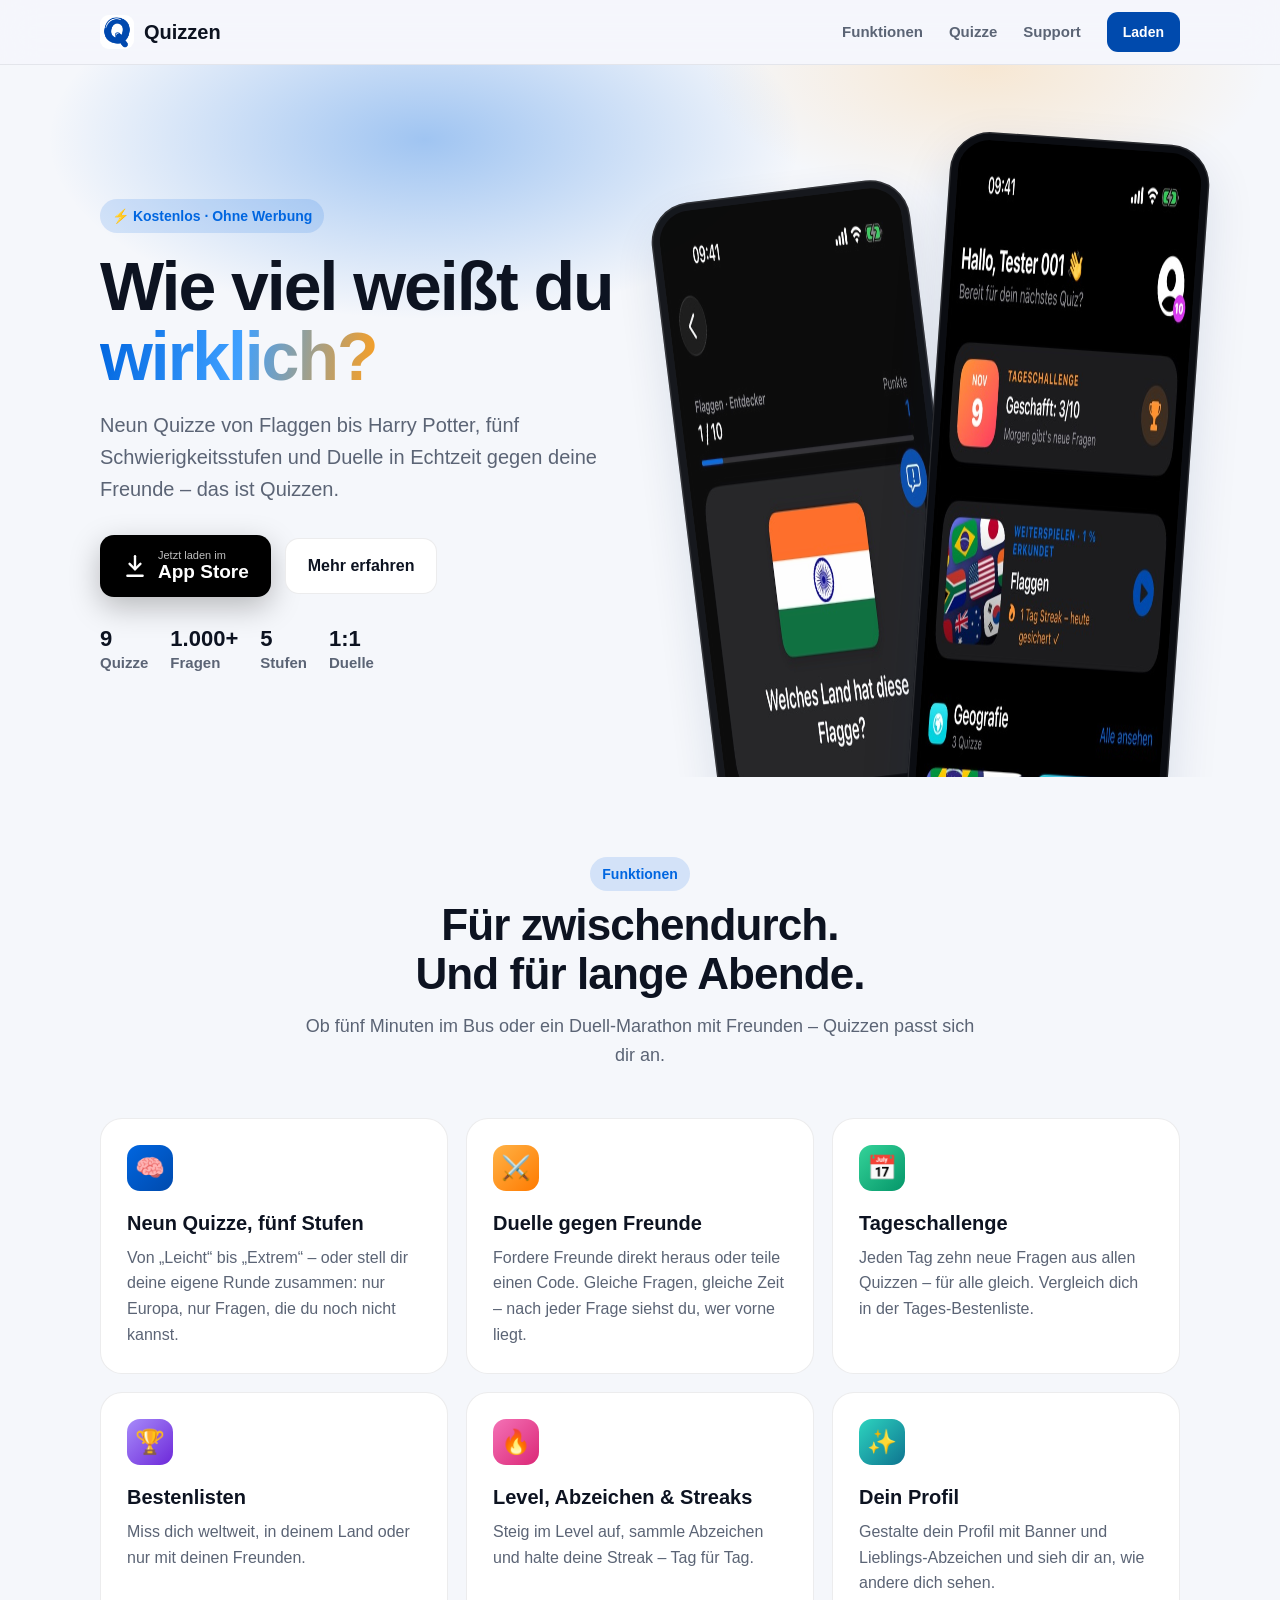
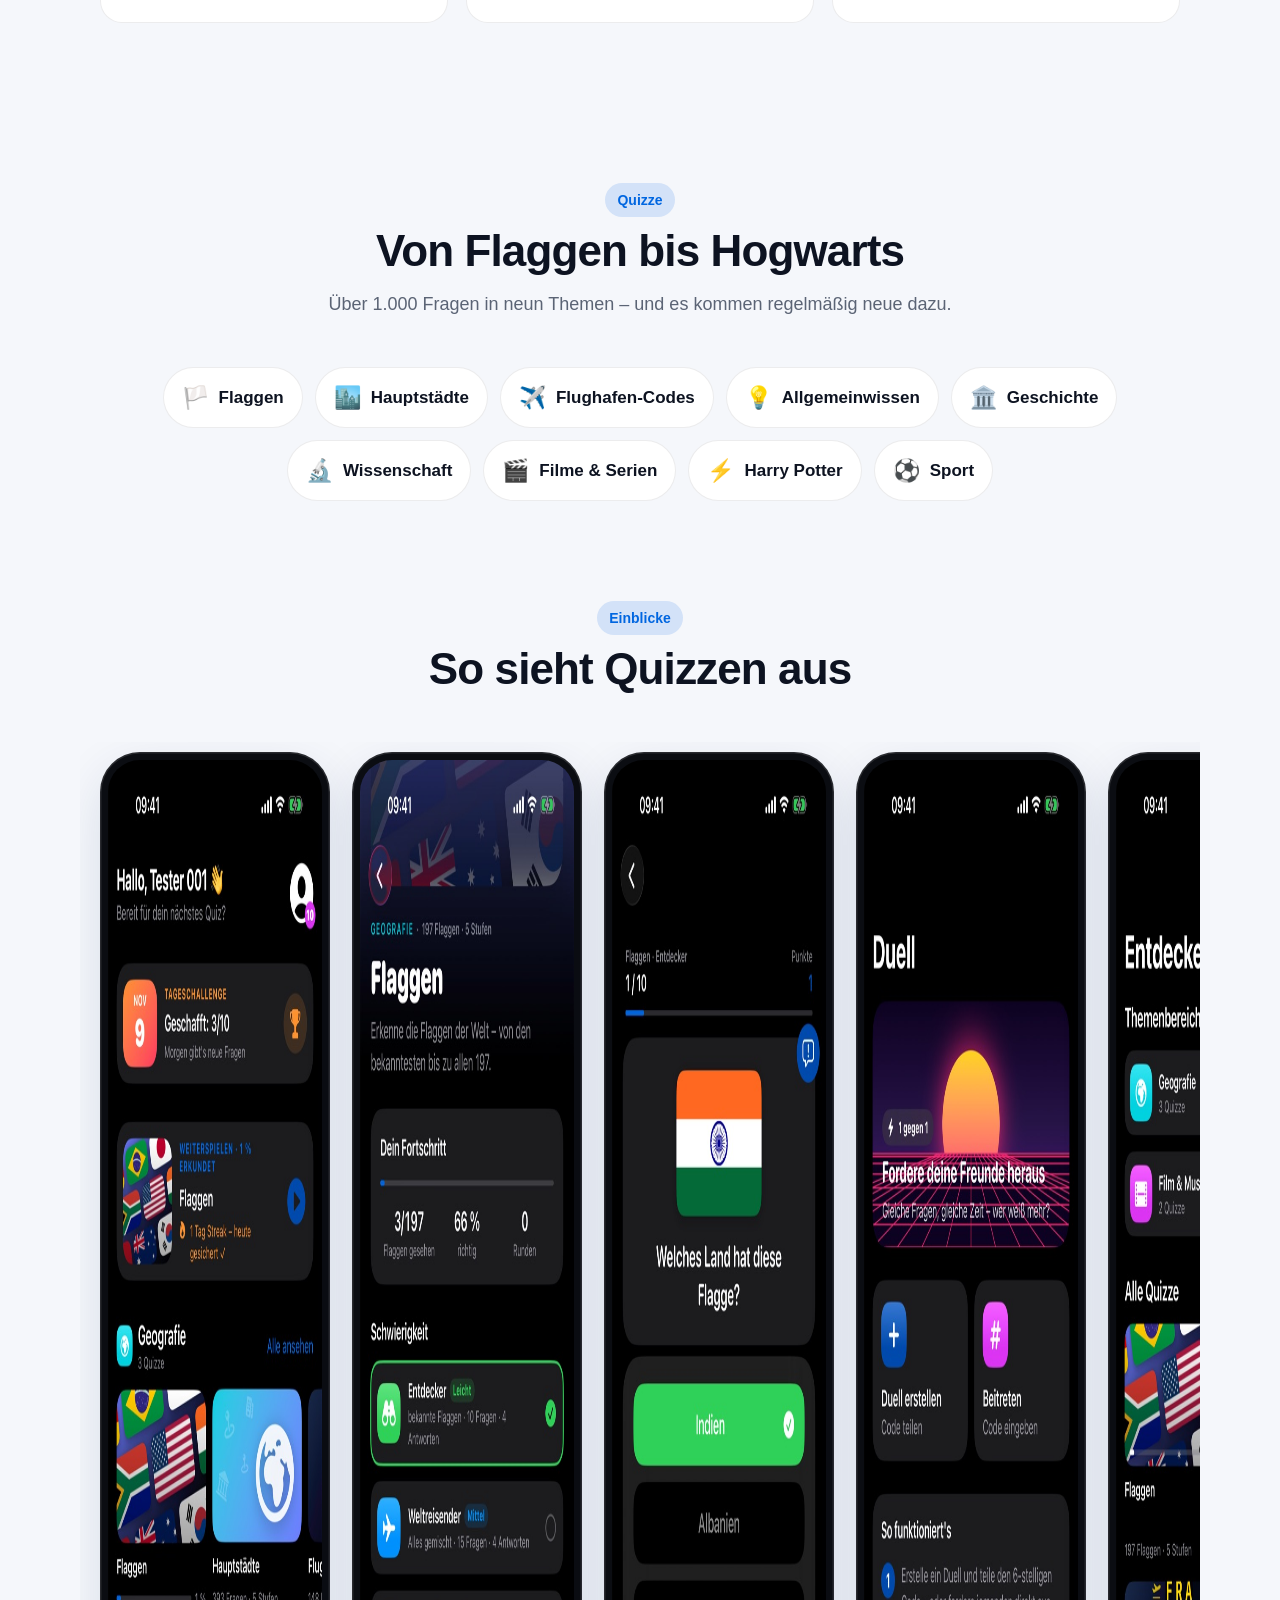
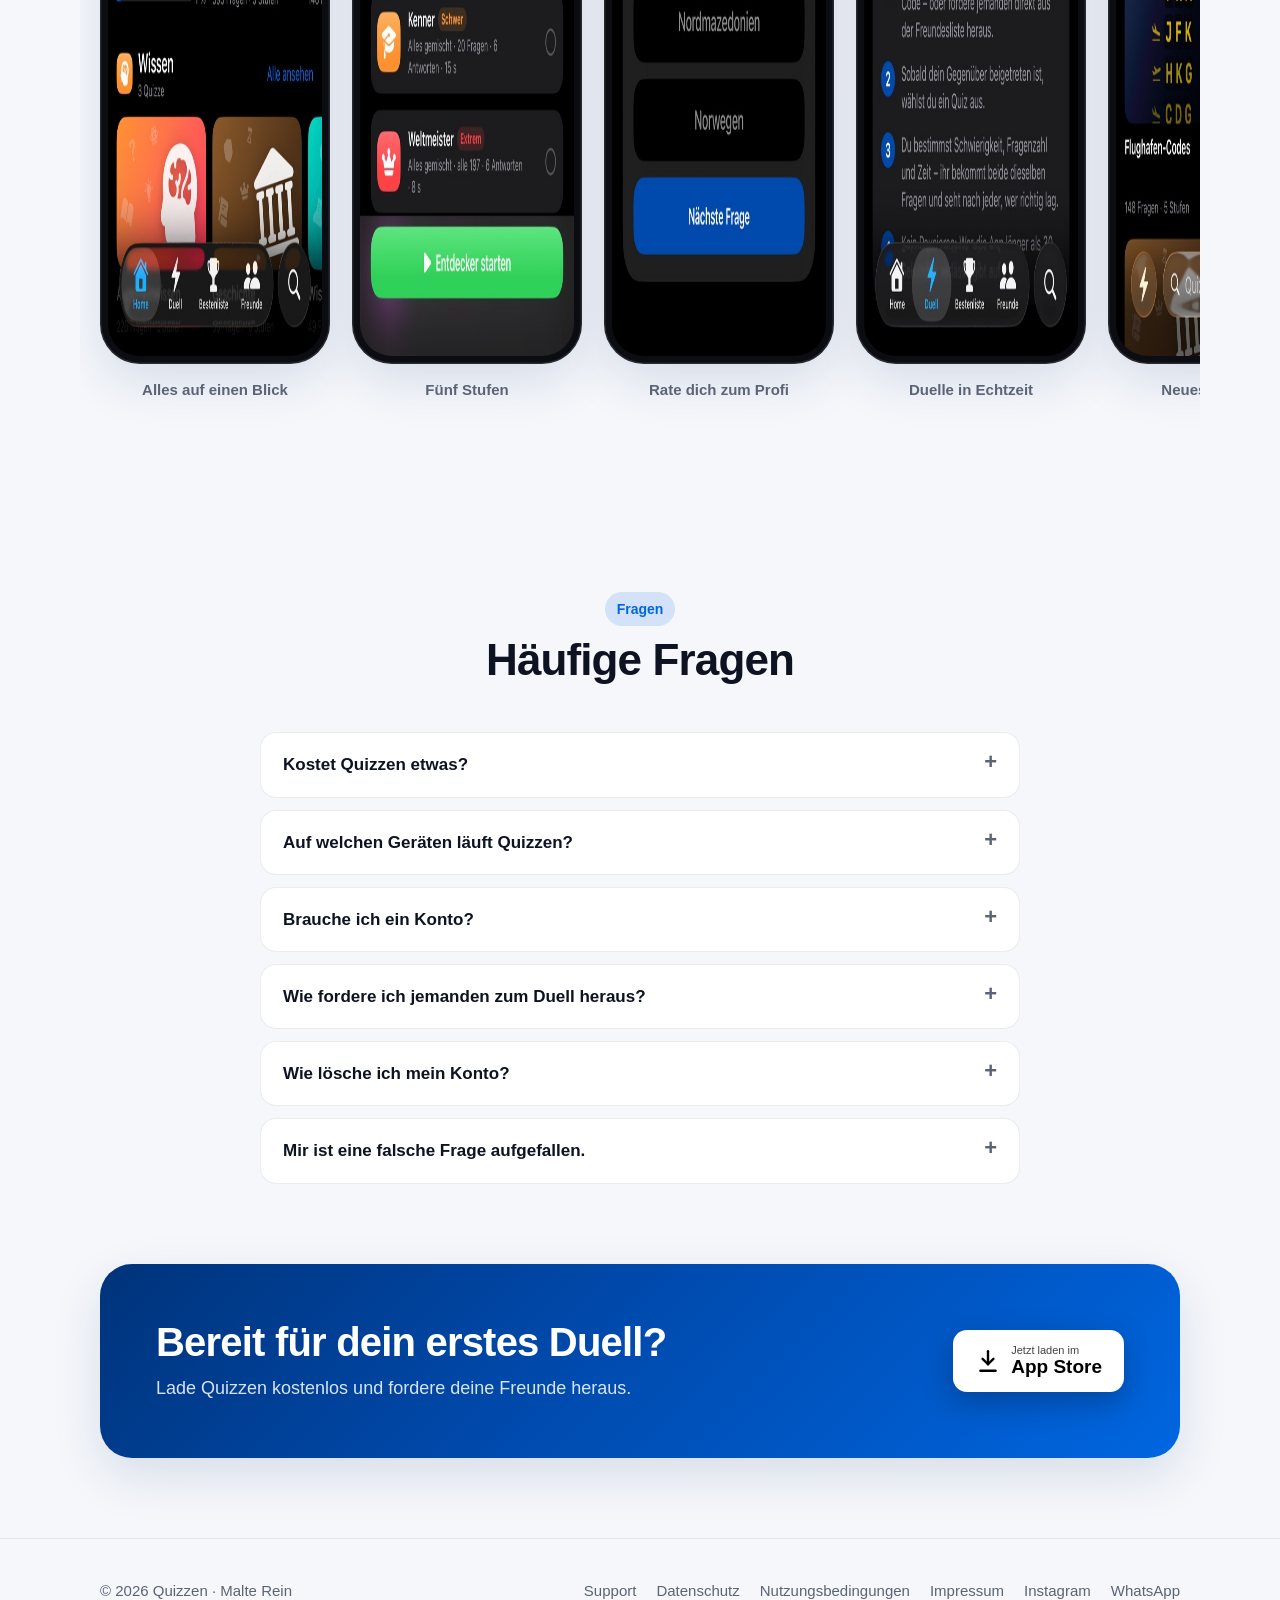
==== index.html @ 6b55f27c "Erste Version der Quizzen-Website - Startseite mit Funktionen, Quizzen, Screenshots, FAQ und App-Sto" ====
<!doctype html>
<html lang="de">
<head>
  <meta charset="utf-8">
  <meta name="viewport" content="width=device-width, initial-scale=1">
  <title>Quizzen – Quiz-Duelle & Wissens-Training für iPhone</title>
  <meta name="description" content="Neun Quizze von Flaggen bis Harry Potter, fünf Stufen, Duelle gegen Freunde und eine tägliche Challenge. Kostenlos und ohne Werbung im App Store.">
  <meta name="theme-color" content="#004aad">
  <link rel="icon" type="image/png" href="/assets/img/favicon.png">
  <link rel="apple-touch-icon" href="/assets/img/apple-touch-icon.png">
  <meta name="apple-itunes-app" content="app-id=6771577989">
  <meta property="og:type" content="website">
  <meta property="og:title" content="Quizzen – Wie viel weißt du wirklich?">
  <meta property="og:description" content="Neun Quizze, fünf Stufen, Duelle gegen Freunde. Kostenlos im App Store.">
  <meta property="og:image" content="https://quizzen-app.com/assets/img/og.jpg">
  <meta property="og:url" content="https://quizzen-app.com/">
  <meta name="twitter:card" content="summary_large_image">
  <link rel="stylesheet" href="/assets/style.css">
</head>
<body>

<header class="nav">
  <div class="wrap">
    <a class="logo" href="/"><img src="/assets/img/icon-512.png" alt="">Quizzen</a>
    <nav class="nav-links">
      <a href="#funktionen">Funktionen</a>
      <a href="#quizze">Quizze</a>
      <a href="/support">Support</a>
      <a class="btn" href="https://apps.apple.com/app/id6771577989">Laden</a>
    </nav>
  </div>
</header>

<main>

  <!-- Hero -->
  <section class="hero">
    <div class="wrap">
      <div>
        <span class="eyebrow">⚡ Kostenlos · Ohne Werbung</span>
        <h1>Wie viel weißt du <span class="grad">wirklich?</span></h1>
        <p class="lead">Neun Quizze von Flaggen bis Harry Potter, fünf Schwierigkeitsstufen und Duelle in Echtzeit gegen deine Freunde – das ist Quizzen.</p>
        <div class="cta">
          <a class="btn btn-store" href="https://apps.apple.com/app/id6771577989" aria-label="Quizzen im App Store laden">
            <svg viewBox="0 0 24 24" fill="none" stroke="currentColor" stroke-width="2.2" stroke-linecap="round" stroke-linejoin="round" aria-hidden="true"><path d="M12 3v12"/><path d="m7 10 5 5 5-5"/><path d="M5 21h14"/></svg>
            <div><small>Jetzt laden im</small><span>App Store</span></div>
          </a>
          <a class="btn btn-ghost" href="#funktionen">Mehr erfahren</a>
        </div>
        <div class="facts">
          <div><b>9</b>Quizze</div>
          <div><b>1.000+</b>Fragen</div>
          <div><b>5</b>Stufen</div>
          <div><b>1:1</b>Duelle</div>
        </div>
      </div>
      <div class="phones" aria-hidden="true">
        <div class="phone back"><img src="/assets/img/03_frage.jpg" alt="" width="550" height="1196"></div>
        <div class="phone front"><img src="/assets/img/01_home.jpg" alt="" width="550" height="1196"></div>
      </div>
    </div>
  </section>

  <!-- Funktionen -->
  <section id="funktionen">
    <div class="wrap">
      <div class="section-head">
        <span class="eyebrow">Funktionen</span>
        <h2>Für zwischendurch.<br>Und für lange Abende.</h2>
        <p>Ob fünf Minuten im Bus oder ein Duell-Marathon mit Freunden – Quizzen passt sich dir an.</p>
      </div>
      <div class="grid">
        <article class="card">
          <div class="icon i-blue">🧠</div>
          <h3>Neun Quizze, fünf Stufen</h3>
          <p>Von „Leicht“ bis „Extrem“ – oder stell dir deine eigene Runde zusammen: nur Europa, nur Fragen, die du noch nicht kannst.</p>
        </article>
        <article class="card">
          <div class="icon i-orange">⚔️</div>
          <h3>Duelle gegen Freunde</h3>
          <p>Fordere Freunde direkt heraus oder teile einen Code. Gleiche Fragen, gleiche Zeit – nach jeder Frage siehst du, wer vorne liegt.</p>
        </article>
        <article class="card">
          <div class="icon i-green">📅</div>
          <h3>Tageschallenge</h3>
          <p>Jeden Tag zehn neue Fragen aus allen Quizzen – für alle gleich. Vergleich dich in der Tages-Bestenliste.</p>
        </article>
        <article class="card">
          <div class="icon i-purple">🏆</div>
          <h3>Bestenlisten</h3>
          <p>Miss dich weltweit, in deinem Land oder nur mit deinen Freunden.</p>
        </article>
        <article class="card">
          <div class="icon i-pink">🔥</div>
          <h3>Level, Abzeichen & Streaks</h3>
          <p>Steig im Level auf, sammle Abzeichen und halte deine Streak – Tag für Tag.</p>
        </article>
        <article class="card">
          <div class="icon i-teal">✨</div>
          <h3>Dein Profil</h3>
          <p>Gestalte dein Profil mit Banner und Lieblings-Abzeichen und sieh dir an, wie andere dich sehen.</p>
        </article>
      </div>
    </div>
  </section>

  <!-- Quizze -->
  <section id="quizze">
    <div class="wrap">
      <div class="section-head">
        <span class="eyebrow">Quizze</span>
        <h2>Von Flaggen bis Hogwarts</h2>
        <p>Über 1.000 Fragen in neun Themen – und es kommen regelmäßig neue dazu.</p>
      </div>
      <div class="quizzes">
        <div class="quiz"><span>🏳️</span>Flaggen</div>
        <div class="quiz"><span>🏙️</span>Hauptstädte</div>
        <div class="quiz"><span>✈️</span>Flughafen-Codes</div>
        <div class="quiz"><span>💡</span>Allgemeinwissen</div>
        <div class="quiz"><span>🏛️</span>Geschichte</div>
        <div class="quiz"><span>🔬</span>Wissenschaft</div>
        <div class="quiz"><span>🎬</span>Filme & Serien</div>
        <div class="quiz"><span>⚡</span>Harry Potter</div>
        <div class="quiz"><span>⚽</span>Sport</div>
      </div>
    </div>
  </section>

  <!-- Screenshots -->
  <section id="einblicke" style="padding-top: 20px;">
    <div class="section-head wrap">
      <span class="eyebrow">Einblicke</span>
      <h2>So sieht Quizzen aus</h2>
    </div>
    <div class="shots">
      <figure><div class="phone"><img src="/assets/img/01_home.jpg" alt="Startseite mit Tageschallenge und Quizzen" loading="lazy" width="550" height="1196"></div><figcaption>Alles auf einen Blick</figcaption></figure>
      <figure><div class="phone"><img src="/assets/img/02_stufen.jpg" alt="Auswahl der Schwierigkeitsstufe" loading="lazy" width="550" height="1196"></div><figcaption>Fünf Stufen</figcaption></figure>
      <figure><div class="phone"><img src="/assets/img/03_frage.jpg" alt="Eine Quizfrage" loading="lazy" width="550" height="1196"></div><figcaption>Rate dich zum Profi</figcaption></figure>
      <figure><div class="phone"><img src="/assets/img/04_duell.jpg" alt="Duell gegen Freunde" loading="lazy" width="550" height="1196"></div><figcaption>Duelle in Echtzeit</figcaption></figure>
      <figure><div class="phone"><img src="/assets/img/05_entdecken.jpg" alt="Quizze entdecken" loading="lazy" width="550" height="1196"></div><figcaption>Neues entdecken</figcaption></figure>
    </div>
  </section>

  <!-- FAQ -->
  <section id="faq">
    <div class="wrap">
      <div class="section-head">
        <span class="eyebrow">Fragen</span>
        <h2>Häufige Fragen</h2>
      </div>
      <div class="faq">
        <details>
          <summary>Kostet Quizzen etwas?</summary>
          <p>Nein. Quizzen ist kostenlos und zeigt keine Werbung.</p>
        </details>
        <details>
          <summary>Auf welchen Geräten läuft Quizzen?</summary>
          <p>Auf iPhone und iPad. Lade die App einfach im App Store.</p>
        </details>
        <details>
          <summary>Brauche ich ein Konto?</summary>
          <p>Ja – damit dein Fortschritt gespeichert wird, du in den Bestenlisten auftauchst und Freunde zum Duell herausfordern kannst.</p>
        </details>
        <details>
          <summary>Wie fordere ich jemanden zum Duell heraus?</summary>
          <p>Öffne den Tab „Duell“, wähle ein Quiz und lade einen Freund direkt ein – oder teile den Code, mit dem jemand deinem Duell beitreten kann.</p>
        </details>
        <details>
          <summary>Wie lösche ich mein Konto?</summary>
          <p>In der App unter Einstellungen → Account → Konto löschen. Dein Konto und die damit verknüpften Daten werden dann entfernt.</p>
        </details>
        <details>
          <summary>Mir ist eine falsche Frage aufgefallen.</summary>
          <p>Danke! Tippe während des Quiz auf „Frage melden“ – oder schreib uns über die <a href="/support">Support-Seite</a>.</p>
        </details>
      </div>
    </div>
  </section>

  <!-- Abschluss -->
  <section style="padding-top: 0;">
    <div class="wrap">
      <div class="band">
        <div>
          <h2>Bereit für dein erstes Duell?</h2>
          <p>Lade Quizzen kostenlos und fordere deine Freunde heraus.</p>
        </div>
        <a class="btn btn-store" href="https://apps.apple.com/app/id6771577989" aria-label="Quizzen im App Store laden">
          <svg viewBox="0 0 24 24" fill="none" stroke="currentColor" stroke-width="2.2" stroke-linecap="round" stroke-linejoin="round" aria-hidden="true"><path d="M12 3v12"/><path d="m7 10 5 5 5-5"/><path d="M5 21h14"/></svg>
          <div><small>Jetzt laden im</small><span>App Store</span></div>
        </a>
      </div>
    </div>
  </section>

</main>

<footer>
  <div class="wrap">
    <div>© 2026 Quizzen · Malte Rein</div>
    <nav>
      <a href="/support">Support</a>
      <a href="/datenschutz">Datenschutz</a>
      <a href="/nutzungsbedingungen">Nutzungsbedingungen</a>
      <a href="/impressum">Impressum</a>
      <a href="https://www.instagram.com/quizzen.app">Instagram</a>
      <a href="https://whatsapp.com/channel/0029Vb88Rot6RGJ8TvJKz90L">WhatsApp</a>
    </nav>
  </div>
</footer>

</body>
</html>
---- assets/style.css ----
/* Quizzen – Website
   Farben wie in der App: Markenblau #004AAD / #0066E0 */

:root {
  --brand: #004aad;
  --brand-light: #0066e0;
  --accent: #ff9f1c;
  --bg: #f5f7fb;
  --bg-soft: #ffffff;
  --card: #ffffff;
  --text: #0d1321;
  --muted: #5b6475;
  --line: rgba(13, 19, 33, 0.08);
  --shadow: 0 18px 50px rgba(0, 40, 100, 0.12);
  --radius: 22px;
  --max: 1120px;
  color-scheme: light;
}

@media (prefers-color-scheme: dark) {
  :root {
    --bg: #05070d;
    --bg-soft: #0b1020;
    --card: #121827;
    --text: #f2f5fb;
    --muted: #9aa4b8;
    --line: rgba(255, 255, 255, 0.08);
    --shadow: 0 18px 50px rgba(0, 0, 0, 0.45);
    color-scheme: dark;
  }
}

* { box-sizing: border-box; }

html { scroll-behavior: smooth; -webkit-text-size-adjust: 100%; }

body {
  margin: 0;
  background: var(--bg);
  color: var(--text);
  font-family: -apple-system, BlinkMacSystemFont, "SF Pro Text", "Inter", "Segoe UI", Roboto, sans-serif;
  font-size: 17px;
  line-height: 1.6;
  -webkit-font-smoothing: antialiased;
}

img { max-width: 100%; display: block; }

a { color: var(--brand-light); text-decoration: none; }
a:hover { text-decoration: underline; }

.wrap { max-width: var(--max); margin: 0 auto; padding: 0 20px; }

/* ---------- Navigation ---------- */

.nav {
  position: sticky;
  top: 0;
  z-index: 10;
  backdrop-filter: saturate(180%) blur(18px);
  -webkit-backdrop-filter: saturate(180%) blur(18px);
  background: color-mix(in srgb, var(--bg) 78%, transparent);
  border-bottom: 1px solid var(--line);
}

.nav .wrap {
  display: flex;
  align-items: center;
  justify-content: space-between;
  height: 64px;
}

.logo {
  display: flex;
  align-items: center;
  gap: 10px;
  font-weight: 800;
  font-size: 20px;
  color: var(--text);
}
.logo:hover { text-decoration: none; }
.logo img { width: 34px; height: 34px; border-radius: 9px; }

.nav-links { display: flex; align-items: center; gap: 26px; font-size: 15px; font-weight: 600; }
.nav-links a { color: var(--muted); }
.nav-links a:hover { color: var(--text); text-decoration: none; }

/* ---------- Buttons ---------- */

.btn {
  display: inline-flex;
  align-items: center;
  gap: 10px;
  padding: 14px 22px;
  border-radius: 14px;
  font-weight: 700;
  font-size: 16px;
  transition: transform .15s ease, box-shadow .15s ease;
}
.btn:hover { text-decoration: none; transform: translateY(-2px); }

.btn-store {
  background: #000;
  color: #fff;
  box-shadow: 0 10px 30px rgba(0, 0, 0, .25);
}
@media (prefers-color-scheme: dark) {
  .btn-store { background: #fff; color: #000; }
}
.btn-store small { display: block; font-size: 11px; font-weight: 500; opacity: .75; line-height: 1.1; }
.btn-store span { display: block; font-size: 19px; line-height: 1.15; }
.btn-store svg { width: 26px; height: 26px; flex: none; }

.btn-ghost { color: var(--text); border: 1px solid var(--line); background: var(--card); }

.nav .btn { padding: 9px 16px; font-size: 14px; border-radius: 11px; background: var(--brand); color: #fff; }

/* ---------- Hero ---------- */

.hero {
  position: relative;
  overflow: hidden;
  padding: 72px 0 40px;
}

.hero::before {
  content: "";
  position: absolute;
  inset: -40% -20% auto -20%;
  height: 120%;
  background:
    radial-gradient(closest-side, rgba(0, 102, 224, .35), transparent 70%) 20% 30% / 60% 60% no-repeat,
    radial-gradient(closest-side, rgba(255, 159, 28, .18), transparent 70%) 85% 20% / 45% 45% no-repeat;
  pointer-events: none;
}

.hero .wrap {
  position: relative;
  display: grid;
  grid-template-columns: 1.05fr .95fr;
  align-items: center;
  gap: 40px;
}

.eyebrow {
  display: inline-flex;
  align-items: center;
  gap: 8px;
  padding: 6px 12px;
  border-radius: 999px;
  background: color-mix(in srgb, var(--brand-light) 14%, transparent);
  color: var(--brand-light);
  font-size: 14px;
  font-weight: 700;
}

h1 {
  font-size: clamp(40px, 6vw, 68px);
  line-height: 1.03;
  letter-spacing: -0.03em;
  margin: 18px 0 18px;
  font-weight: 850;
}

h1 .grad {
  background: linear-gradient(100deg, var(--brand-light), #3fa0ff 50%, var(--accent));
  -webkit-background-clip: text;
  background-clip: text;
  color: transparent;
}

.lead { font-size: 20px; color: var(--muted); max-width: 34em; margin: 0 0 30px; }

.cta { display: flex; flex-wrap: wrap; gap: 14px; align-items: center; }

.facts { display: flex; flex-wrap: wrap; gap: 22px; margin-top: 30px; color: var(--muted); font-size: 15px; font-weight: 600; }
.facts b { color: var(--text); font-size: 22px; display: block; line-height: 1.1; }

.phones {
  position: relative;
  height: 600px;
}

.phone {
  position: absolute;
  width: 260px;
  border-radius: 40px;
  padding: 8px;
  background: #0b0d12;
  box-shadow: var(--shadow), inset 0 0 0 1.5px rgba(255, 255, 255, .12);
}
.phone img { border-radius: 32px; }
.phone.front { right: 10px; top: 0; transform: rotate(4deg); z-index: 2; }
.phone.back  { right: 200px; top: 50px; transform: rotate(-7deg); opacity: .95; }

/* ---------- Abschnitte ---------- */

section { padding: 80px 0; }

.section-head { text-align: center; max-width: 680px; margin: 0 auto 48px; }
.section-head h2 {
  font-size: clamp(30px, 4vw, 44px);
  letter-spacing: -0.02em;
  line-height: 1.1;
  margin: 10px 0 14px;
}
.section-head p { color: var(--muted); font-size: 18px; margin: 0; }

.grid { display: grid; gap: 18px; grid-template-columns: repeat(3, 1fr); }

.card {
  background: var(--card);
  border: 1px solid var(--line);
  border-radius: var(--radius);
  padding: 26px;
}
.card h3 { margin: 16px 0 6px; font-size: 20px; }
.card p { margin: 0; color: var(--muted); font-size: 16px; }

.icon {
  width: 46px;
  height: 46px;
  border-radius: 13px;
  display: grid;
  place-items: center;
  font-size: 24px;
  color: #fff;
}
.i-blue   { background: linear-gradient(135deg, #0066e0, #004aad); }
.i-orange { background: linear-gradient(135deg, #ffb347, #ff7a00); }
.i-green  { background: linear-gradient(135deg, #34d399, #059669); }
.i-purple { background: linear-gradient(135deg, #a78bfa, #6d28d9); }
.i-pink   { background: linear-gradient(135deg, #f472b6, #db2777); }
.i-teal   { background: linear-gradient(135deg, #2dd4bf, #0e7490); }

/* Quiz-Kategorien */

.quizzes { display: flex; flex-wrap: wrap; justify-content: center; gap: 12px; }
.quiz {
  display: inline-flex;
  align-items: center;
  gap: 10px;
  padding: 12px 18px;
  border-radius: 999px;
  background: var(--card);
  border: 1px solid var(--line);
  font-weight: 650;
}
.quiz span { font-size: 22px; }

/* Screenshot-Leiste */

.shots {
  display: flex;
  gap: 22px;
  overflow-x: auto;
  padding: 10px 20px 30px;
  scroll-snap-type: x mandatory;
  scrollbar-width: none;
  max-width: var(--max);
  margin: 0 auto;
}
.shots::-webkit-scrollbar { display: none; }
.shots figure { margin: 0; flex: 0 0 230px; scroll-snap-align: center; text-align: center; }
.shots .phone { position: static; width: 100%; transform: none; }
.shots figcaption { margin-top: 14px; font-weight: 650; font-size: 15px; color: var(--muted); }

/* Hervorgehobener Block */

.band {
  background: linear-gradient(135deg, #00337a, #004aad 45%, #0066e0);
  color: #fff;
  border-radius: 32px;
  padding: 56px;
  display: grid;
  grid-template-columns: 1fr auto;
  gap: 30px;
  align-items: center;
  box-shadow: var(--shadow);
}
.band h2 { margin: 0 0 10px; font-size: clamp(28px, 3.5vw, 40px); line-height: 1.1; letter-spacing: -0.02em; }
.band p { margin: 0; opacity: .85; font-size: 18px; }
.band .btn-store { background: #fff; color: #000; }

/* FAQ */

.faq { max-width: 760px; margin: 0 auto; display: grid; gap: 12px; }
.faq details {
  background: var(--card);
  border: 1px solid var(--line);
  border-radius: 16px;
  padding: 18px 22px;
}
.faq summary { cursor: pointer; font-weight: 700; list-style: none; display: flex; justify-content: space-between; gap: 16px; }
.faq summary::-webkit-details-marker { display: none; }
.faq summary::after { content: "+"; font-size: 22px; line-height: 1; color: var(--muted); transition: transform .2s; }
.faq details[open] summary::after { transform: rotate(45deg); }
.faq details p { margin: 12px 0 0; color: var(--muted); }

/* ---------- Textseiten (Rechtliches, Support) ---------- */

.doc { padding: 56px 0 80px; }
.doc .wrap { max-width: 780px; }
.doc h1 { font-size: clamp(30px, 8vw, 48px); margin: 0 0 6px; hyphens: auto; overflow-wrap: break-word; }
.doc .stand { color: var(--muted); margin: 0 0 36px; }
.doc h2 { font-size: 22px; margin: 40px 0 10px; letter-spacing: -0.01em; }
.doc p, .doc li { color: color-mix(in srgb, var(--text) 85%, var(--muted)); }
.doc ul { padding-left: 22px; }
.doc li { margin: 6px 0; }
.doc .box {
  background: var(--card);
  border: 1px solid var(--line);
  border-radius: 18px;
  padding: 22px 24px;
  margin: 24px 0;
}
.todo { background: rgba(255, 159, 28, .18); border-radius: 6px; padding: 0 6px; }

.contact-grid { display: grid; grid-template-columns: repeat(2, 1fr); gap: 16px; margin: 30px 0; }
.contact-grid .card { display: block; color: var(--text); }
.contact-grid .card:hover { text-decoration: none; border-color: var(--brand-light); }

/* ---------- Footer ---------- */

footer {
  border-top: 1px solid var(--line);
  padding: 40px 0 50px;
  color: var(--muted);
  font-size: 15px;
}
footer .wrap { display: flex; flex-wrap: wrap; justify-content: space-between; gap: 24px; align-items: center; }
footer nav { display: flex; flex-wrap: wrap; gap: 20px; }
footer a { color: var(--muted); }
footer a:hover { color: var(--text); }

/* ---------- Mobil ---------- */

@media (max-width: 900px) {
  .hero { padding-top: 44px; }
  .hero .wrap { grid-template-columns: 1fr; text-align: center; }
  .lead { margin-left: auto; margin-right: auto; }
  .cta, .facts { justify-content: center; }
  .phones { height: 480px; }
  .phone { width: 210px; border-radius: 34px; }
  .phone.front { right: auto; left: 50%; transform: translateX(-25%) rotate(4deg); }
  .phone.back  { right: auto; left: 50%; transform: translateX(-85%) rotate(-7deg); }
  .phone img { border-radius: 27px; }
  .grid { grid-template-columns: 1fr 1fr; }
  .band { grid-template-columns: 1fr; text-align: center; padding: 40px 26px; justify-items: center; }
}

@media (max-width: 620px) {
  body { font-size: 16px; }
  .nav-links a:not(.btn) { display: none; }
  .grid, .contact-grid { grid-template-columns: 1fr; }
  section { padding: 60px 0; }
  .phones { height: 420px; }
  .phone { width: 180px; border-radius: 30px; padding: 6px; }
  .phone img { border-radius: 24px; }
  .phone.front { transform: translateX(-20%) rotate(4deg); }
  .phone.back  { transform: translateX(-80%) rotate(-7deg); }
  .lead { font-size: 18px; }
}
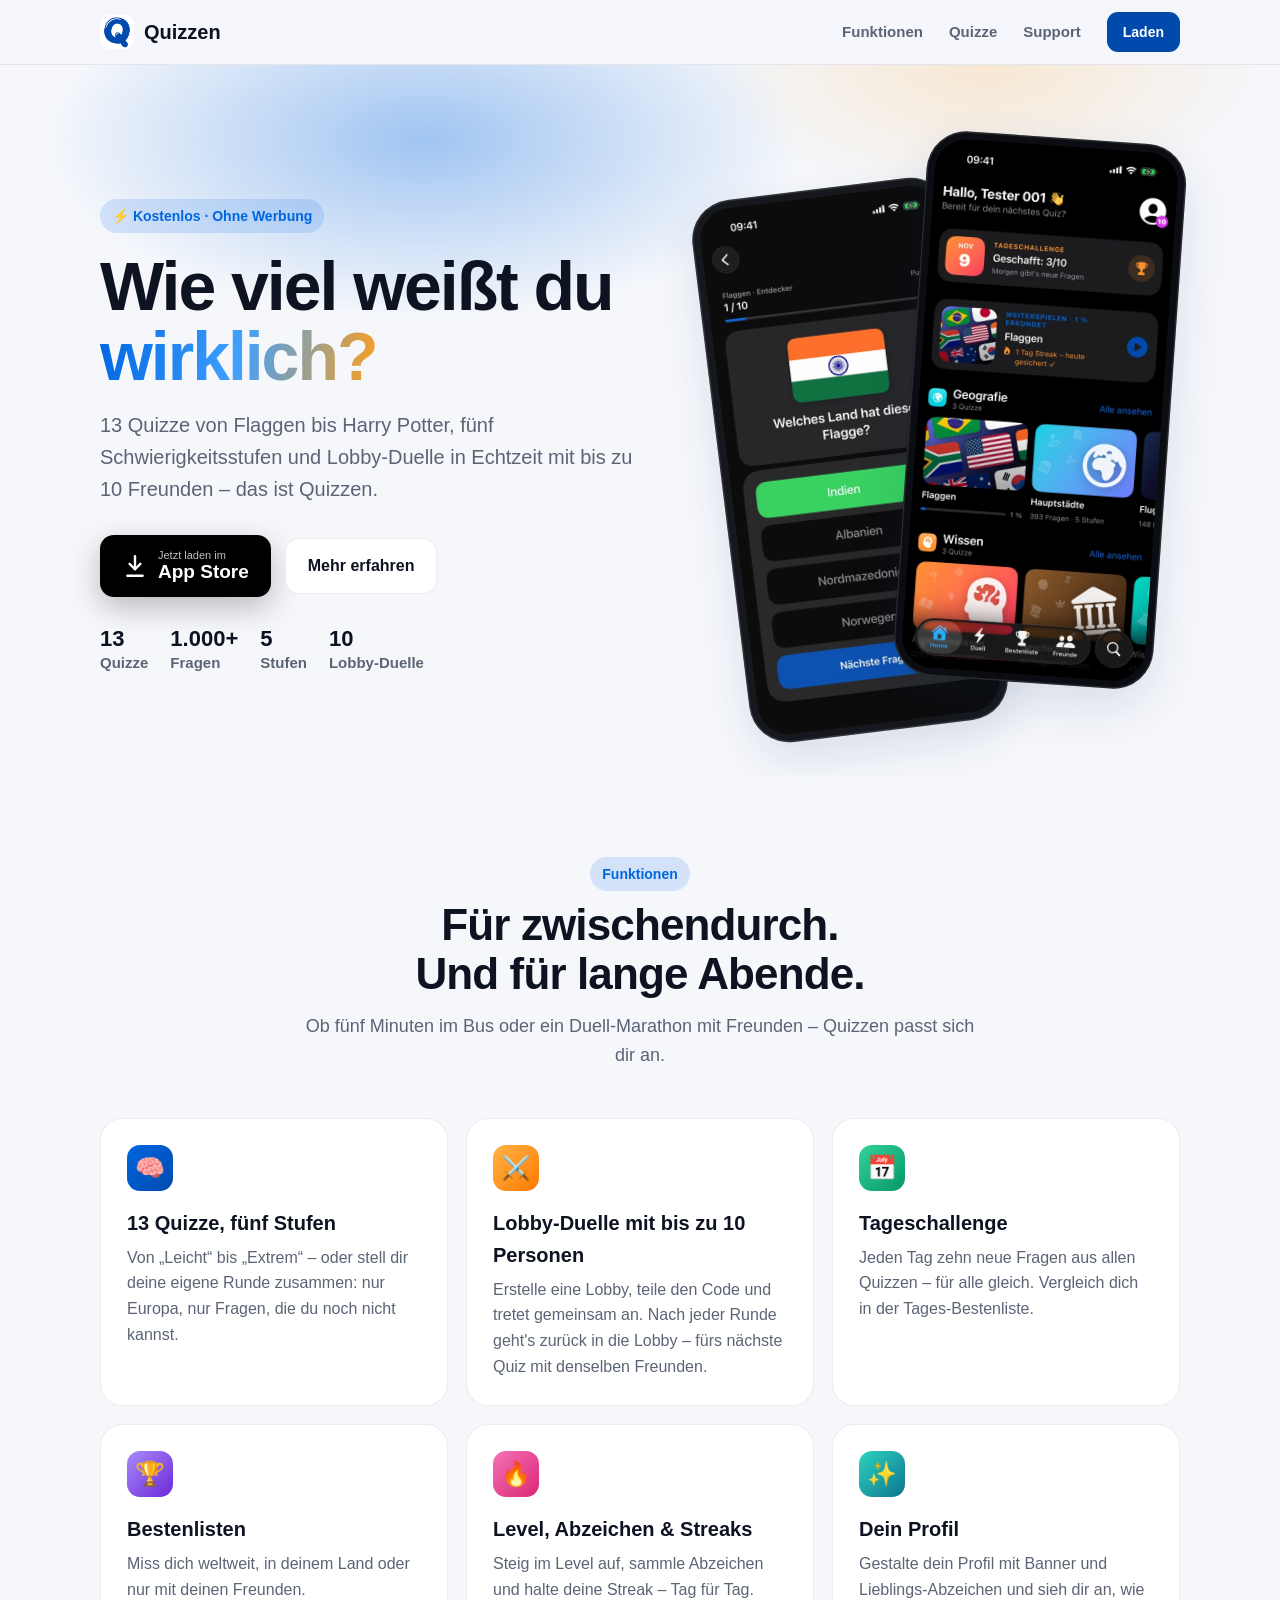
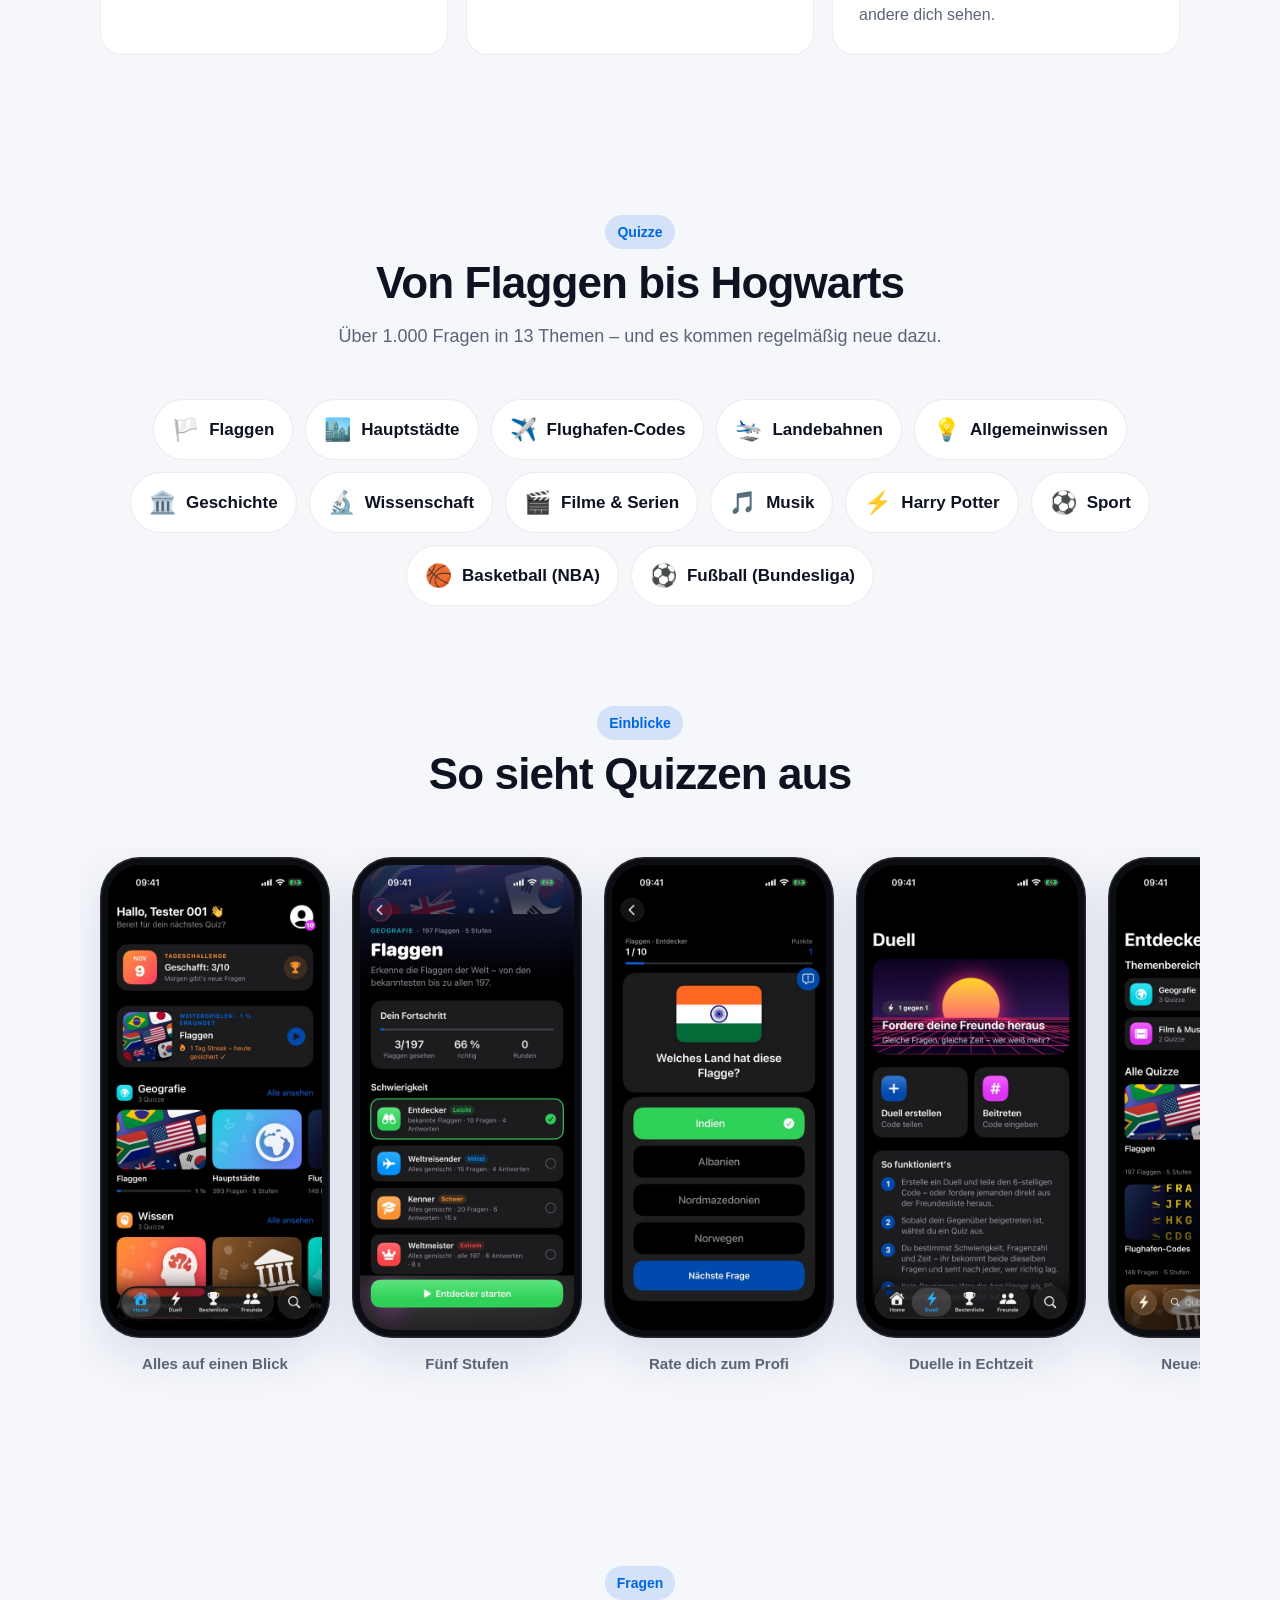
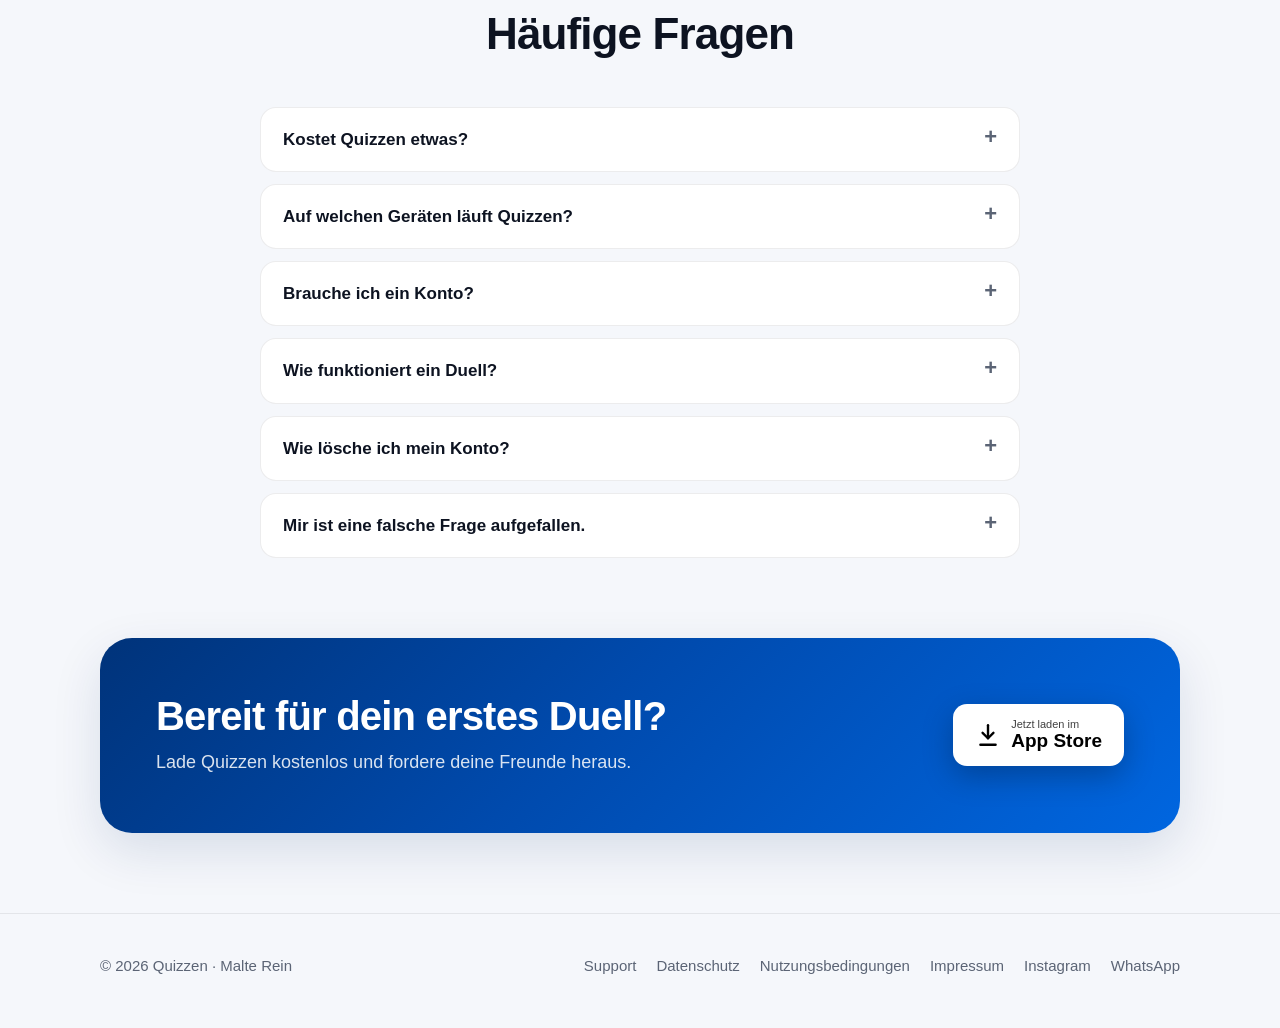
==== commit 3540a7f6: "Website auf aktuellen App-Stand gebracht: 13 Quizze, Lobby-Duelle Co-Authored-By: Claude Sonnet 5 <n" ====
--- a/index.html
+++ b/index.html
@@ -4,14 +4,14 @@
   <meta charset="utf-8">
   <meta name="viewport" content="width=device-width, initial-scale=1">
   <title>Quizzen – Quiz-Duelle & Wissens-Training für iPhone</title>
-  <meta name="description" content="Neun Quizze von Flaggen bis Harry Potter, fünf Stufen, Duelle gegen Freunde und eine tägliche Challenge. Kostenlos und ohne Werbung im App Store.">
+  <meta name="description" content="13 Quizze von Flaggen bis Harry Potter, fünf Stufen, Lobby-Duelle mit bis zu 10 Freunden und eine tägliche Challenge. Kostenlos und ohne Werbung im App Store.">
   <meta name="theme-color" content="#004aad">
   <link rel="icon" type="image/png" href="/assets/img/favicon.png">
   <link rel="apple-touch-icon" href="/assets/img/apple-touch-icon.png">
   <meta name="apple-itunes-app" content="app-id=6771577989">
   <meta property="og:type" content="website">
   <meta property="og:title" content="Quizzen – Wie viel weißt du wirklich?">
-  <meta property="og:description" content="Neun Quizze, fünf Stufen, Duelle gegen Freunde. Kostenlos im App Store.">
+  <meta property="og:description" content="13 Quizze, fünf Stufen, Lobby-Duelle mit bis zu 10 Freunden. Kostenlos im App Store.">
   <meta property="og:image" content="https://quizzen-app.com/assets/img/og.jpg">
   <meta property="og:url" content="https://quizzen-app.com/">
   <meta name="twitter:card" content="summary_large_image">
@@ -39,7 +39,7 @@
       <div>
         <span class="eyebrow">⚡ Kostenlos · Ohne Werbung</span>
         <h1>Wie viel weißt du <span class="grad">wirklich?</span></h1>
-        <p class="lead">Neun Quizze von Flaggen bis Harry Potter, fünf Schwierigkeitsstufen und Duelle in Echtzeit gegen deine Freunde – das ist Quizzen.</p>
+        <p class="lead">13 Quizze von Flaggen bis Harry Potter, fünf Schwierigkeitsstufen und Lobby-Duelle in Echtzeit mit bis zu 10 Freunden – das ist Quizzen.</p>
         <div class="cta">
           <a class="btn btn-store" href="https://apps.apple.com/app/id6771577989" aria-label="Quizzen im App Store laden">
             <svg viewBox="0 0 24 24" fill="none" stroke="currentColor" stroke-width="2.2" stroke-linecap="round" stroke-linejoin="round" aria-hidden="true"><path d="M12 3v12"/><path d="m7 10 5 5 5-5"/><path d="M5 21h14"/></svg>
@@ -48,10 +48,10 @@
           <a class="btn btn-ghost" href="#funktionen">Mehr erfahren</a>
         </div>
         <div class="facts">
-          <div><b>9</b>Quizze</div>
+          <div><b>13</b>Quizze</div>
           <div><b>1.000+</b>Fragen</div>
           <div><b>5</b>Stufen</div>
-          <div><b>1:1</b>Duelle</div>
+          <div><b>10</b>Lobby-Duelle</div>
         </div>
       </div>
       <div class="phones" aria-hidden="true">
@@ -72,13 +72,13 @@
       <div class="grid">
         <article class="card">
           <div class="icon i-blue">🧠</div>
-          <h3>Neun Quizze, fünf Stufen</h3>
+          <h3>13 Quizze, fünf Stufen</h3>
           <p>Von „Leicht“ bis „Extrem“ – oder stell dir deine eigene Runde zusammen: nur Europa, nur Fragen, die du noch nicht kannst.</p>
         </article>
         <article class="card">
           <div class="icon i-orange">⚔️</div>
-          <h3>Duelle gegen Freunde</h3>
-          <p>Fordere Freunde direkt heraus oder teile einen Code. Gleiche Fragen, gleiche Zeit – nach jeder Frage siehst du, wer vorne liegt.</p>
+          <h3>Lobby-Duelle mit bis zu 10 Personen</h3>
+          <p>Erstelle eine Lobby, teile den Code und tretet gemeinsam an. Nach jeder Runde geht's zurück in die Lobby – fürs nächste Quiz mit denselben Freunden.</p>
         </article>
         <article class="card">
           <div class="icon i-green">📅</div>
@@ -110,18 +110,22 @@
       <div class="section-head">
         <span class="eyebrow">Quizze</span>
         <h2>Von Flaggen bis Hogwarts</h2>
-        <p>Über 1.000 Fragen in neun Themen – und es kommen regelmäßig neue dazu.</p>
+        <p>Über 1.000 Fragen in 13 Themen – und es kommen regelmäßig neue dazu.</p>
       </div>
       <div class="quizzes">
         <div class="quiz"><span>🏳️</span>Flaggen</div>
         <div class="quiz"><span>🏙️</span>Hauptstädte</div>
         <div class="quiz"><span>✈️</span>Flughafen-Codes</div>
+        <div class="quiz"><span>🛬</span>Landebahnen</div>
         <div class="quiz"><span>💡</span>Allgemeinwissen</div>
         <div class="quiz"><span>🏛️</span>Geschichte</div>
         <div class="quiz"><span>🔬</span>Wissenschaft</div>
         <div class="quiz"><span>🎬</span>Filme & Serien</div>
+        <div class="quiz"><span>🎵</span>Musik</div>
         <div class="quiz"><span>⚡</span>Harry Potter</div>
         <div class="quiz"><span>⚽</span>Sport</div>
+        <div class="quiz"><span>🏀</span>Basketball (NBA)</div>
+        <div class="quiz"><span>⚽</span>Fußball (Bundesliga)</div>
       </div>
     </div>
   </section>
@@ -136,7 +140,7 @@
       <figure><div class="phone"><img src="/assets/img/01_home.jpg" alt="Startseite mit Tageschallenge und Quizzen" loading="lazy" width="550" height="1196"></div><figcaption>Alles auf einen Blick</figcaption></figure>
       <figure><div class="phone"><img src="/assets/img/02_stufen.jpg" alt="Auswahl der Schwierigkeitsstufe" loading="lazy" width="550" height="1196"></div><figcaption>Fünf Stufen</figcaption></figure>
       <figure><div class="phone"><img src="/assets/img/03_frage.jpg" alt="Eine Quizfrage" loading="lazy" width="550" height="1196"></div><figcaption>Rate dich zum Profi</figcaption></figure>
-      <figure><div class="phone"><img src="/assets/img/04_duell.jpg" alt="Duell gegen Freunde" loading="lazy" width="550" height="1196"></div><figcaption>Duelle in Echtzeit</figcaption></figure>
+      <figure><div class="phone"><img src="/assets/img/04_duell.jpg" alt="Lobby-Duell gegen Freunde" loading="lazy" width="550" height="1196"></div><figcaption>Duelle in Echtzeit</figcaption></figure>
       <figure><div class="phone"><img src="/assets/img/05_entdecken.jpg" alt="Quizze entdecken" loading="lazy" width="550" height="1196"></div><figcaption>Neues entdecken</figcaption></figure>
     </div>
   </section>
@@ -162,8 +166,8 @@
           <p>Ja – damit dein Fortschritt gespeichert wird, du in den Bestenlisten auftauchst und Freunde zum Duell herausfordern kannst.</p>
         </details>
         <details>
-          <summary>Wie fordere ich jemanden zum Duell heraus?</summary>
-          <p>Öffne den Tab „Duell“, wähle ein Quiz und lade einen Freund direkt ein – oder teile den Code, mit dem jemand deinem Duell beitreten kann.</p>
+          <summary>Wie funktioniert ein Duell?</summary>
+          <p>Öffne den Tab „Duell“ und erstelle eine Lobby mit bis zu 10 Personen. Lade Freunde direkt ein oder teile den Beitrittscode. Nach jeder Runde geht's zurück in die Lobby – ihr könnt direkt die nächste Runde mit einem anderen Quiz starten.</p>
         </details>
         <details>
           <summary>Wie lösche ich mein Konto?</summary>
--- a/assets/style.css
+++ b/assets/style.css
@@ -44,7 +44,7 @@
   -webkit-font-smoothing: antialiased;
 }
 
-img { max-width: 100%; display: block; }
+img { max-width: 100%; height: auto; display: block; }
 
 a { color: var(--brand-light); text-decoration: none; }
 a:hover { text-decoration: underline; }
